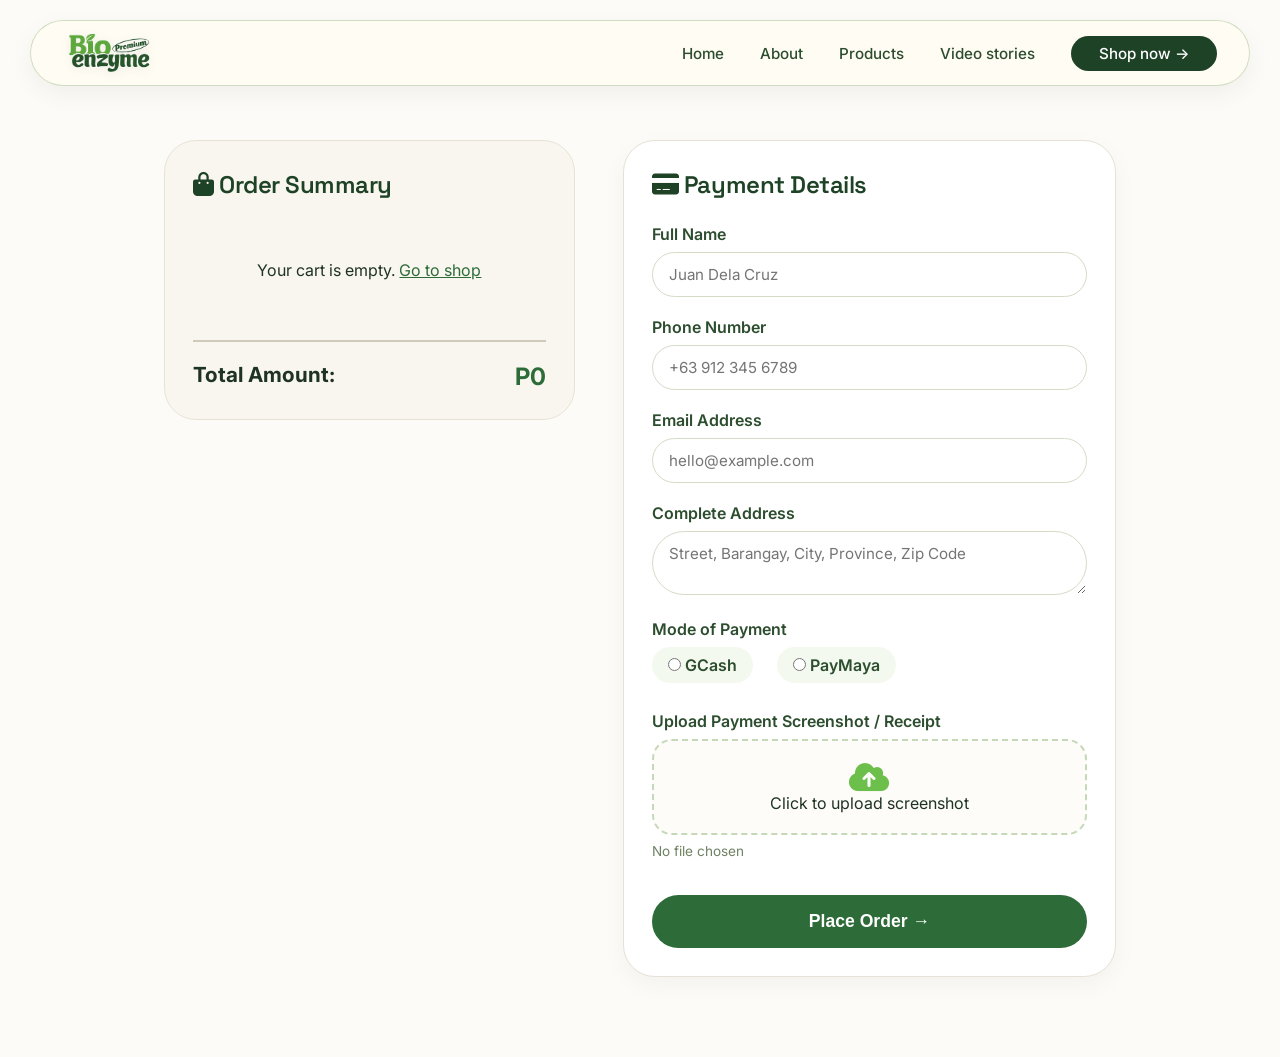
==== checkout.html @ 18337e94 "Add files via upload" ====
<!DOCTYPE html>
<html lang="en">
<head>
  <meta charset="UTF-8">
  <meta name="viewport" content="width=device-width, initial-scale=1.0, viewport-fit=cover">
  <title>Bio Enzyme | Checkout — Complete Your Order</title>
  <link href="https://fonts.googleapis.com/css2?family=Inter:opsz,wght@14..32,300;14..32,400;14..32,500;14..32,600;14..32,700;14..32,800&family=Space+Grotesk:wght@400;500;600;700&display=swap" rel="stylesheet">
  <link rel="stylesheet" href="https://cdnjs.cloudflare.com/ajax/libs/font-awesome/6.0.0-beta3/css/all.min.css">
  <link rel="stylesheet" href="style.css">
  <style>
    /* Checkout page specific styles */
    .checkout-container {
      max-width: 1000px;
      margin: 0 auto;
      padding: 140px 24px 80px;
    }
    .checkout-grid {
      display: grid;
      grid-template-columns: 1fr 1.2fr;
      gap: 48px;
    }
    .order-summary {
      background: #F9F6EF;
      border-radius: 32px;
      padding: 28px;
      border: 1px solid #E6E2D6;
      position: sticky;
      top: 120px;
      height: fit-content;
    }
    .order-summary h3 {
      font-size: 1.5rem;
      margin-bottom: 20px;
      color: #1E4226;
    }
    .checkout-items {
      max-height: 400px;
      overflow-y: auto;
      margin-bottom: 20px;
    }
    .checkout-item {
      display: flex;
      justify-content: space-between;
      padding: 12px 0;
      border-bottom: 1px solid #E0D8CA;
    }
    .checkout-total {
      font-size: 1.3rem;
      font-weight: 700;
      margin-top: 20px;
      padding-top: 20px;
      border-top: 2px solid #D0C8B8;
      display: flex;
      justify-content: space-between;
    }
    .payment-form {
      background: white;
      border-radius: 32px;
      padding: 28px;
      border: 1px solid #E6E2D6;
      box-shadow: 0 8px 24px rgba(0,0,0,0.04);
    }
    .payment-form h3 {
      font-size: 1.5rem;
      margin-bottom: 24px;
      color: #1E4226;
    }
    .form-group {
      margin-bottom: 20px;
    }
    .form-group label {
      display: block;
      font-weight: 600;
      margin-bottom: 8px;
      color: #2C4D2E;
    }
    .form-group input, .form-group select, .form-group textarea {
      width: 100%;
      padding: 12px 16px;
      border: 1px solid #D4DCC8;
      border-radius: 60px;
      font-family: 'Inter', sans-serif;
      font-size: 0.95rem;
      transition: all 0.2s;
      background: #FFFFFF;
    }
    .form-group input:focus, .form-group select:focus {
      outline: none;
      border-color: #6BBF4A;
      box-shadow: 0 0 0 3px rgba(107, 191, 74, 0.1);
    }
    .radio-group {
      display: flex;
      gap: 24px;
      margin-top: 8px;
      flex-wrap: wrap;
    }
    .radio-option {
      display: flex;
      align-items: center;
      gap: 8px;
      cursor: pointer;
      padding: 8px 16px;
      background: #F4F9EF;
      border-radius: 60px;
      transition: all 0.2s;
    }
    .radio-option:hover {
      background: #E5F5DD;
    }
    .radio-option input {
      width: auto;
      margin: 0;
    }
    .qr-link {
      color: #2D6B38;
      font-size: 0.85rem;
      margin-top: 8px;
      display: inline-block;
      cursor: pointer;
      text-decoration: underline;
    }
    .file-upload {
      border: 2px dashed #C5D9B8;
      border-radius: 20px;
      padding: 20px;
      text-align: center;
      cursor: pointer;
      transition: all 0.2s;
      background: #FEFCF8;
    }
    .file-upload:hover {
      border-color: #6BBF4A;
      background: #F9FDF5;
    }
    .file-upload input {
      display: none;
    }
    .file-name {
      font-size: 0.85rem;
      color: #6E8263;
      margin-top: 8px;
    }
    .submit-order {
      width: 100%;
      background: #2D6B38;
      color: white;
      border: none;
      padding: 16px;
      border-radius: 60px;
      font-weight: 700;
      font-size: 1.1rem;
      cursor: pointer;
      transition: all 0.2s;
      margin-top: 16px;
    }
    .submit-order:hover {
      background: #3E7A4A;
      transform: translateY(-2px);
    }
    /* QR Modal */
    .qr-modal {
      position: fixed;
      top: 0;
      left: 0;
      width: 100%;
      height: 100%;
      background: rgba(30, 51, 35, 0.7);
      backdrop-filter: blur(8px);
      z-index: 4000;
      display: flex;
      align-items: center;
      justify-content: center;
      opacity: 0;
      visibility: hidden;
      transition: all 0.3s;
    }
    .qr-modal.active {
      opacity: 1;
      visibility: visible;
    }
    .qr-modal-content {
      background: white;
      border-radius: 48px;
      max-width: 400px;
      width: 90%;
      text-align: center;
      padding: 32px;
      transform: scale(0.9);
      transition: transform 0.3s;
    }
    .qr-modal.active .qr-modal-content {
      transform: scale(1);
    }
    .qr-modal-content img {
      width: 250px;
      height: 250px;
      object-fit: contain;
      margin: 20px 0;
    }
    .close-qr {
      background: #1E4226;
      color: white;
      border: none;
      padding: 10px 24px;
      border-radius: 40px;
      cursor: pointer;
      margin-top: 16px;
    }
    @media (max-width: 800px) {
      .checkout-grid {
        grid-template-columns: 1fr;
        gap: 32px;
      }
      .order-summary {
        position: relative;
        top: 0;
      }
      .checkout-container {
        padding: 120px 20px 60px;
      }
    }
  </style>
</head>
<body>

<header>
  <div class="nav-flex">
    <div class="logo-png">
      <a href="index.html"><img src="bio-logo.png" alt="Bio Enzyme Logo"></a>
    </div>
    <div class="nav-links">
      <a href="index.html">Home</a>
      <a href="index.html#about">About</a>
      <a href="index.html#products">Products</a>
      <a href="index.html#testimonials">Video stories</a>
      <a href="shop.html" class="btn-shop">Shop now →</a>
    </div>
    <div class="hamburger" id="hamburger">
      <span></span>
      <span></span>
      <span></span>
    </div>
  </div>
</header>

<div class="mobile-menu" id="mobileMenu">
  <div class="close-menu" id="closeMenu">&times;</div>
  <a href="index.html">Home</a>
  <a href="index.html#about">About</a>
  <a href="index.html#products">Products</a>
  <a href="index.html#testimonials">Video stories</a>
  <a href="shop.html" class="btn-shop-mobile">Shop now →</a>
</div>

<main>
  <div class="checkout-container">
    <div class="checkout-grid">
      <!-- Order Summary -->
      <div class="order-summary">
        <h3><i class="fas fa-shopping-bag"></i> Order Summary</h3>
        <div id="checkoutItemsList" class="checkout-items"></div>
        <div class="checkout-total">
          <span>Total Amount:</span>
          <span id="checkoutTotalPrice" style="font-size: 1.5rem; color: #2D6B38;">P0</span>
        </div>
      </div>

      <!-- Payment Form -->
      <div class="payment-form">
        <h3><i class="fas fa-credit-card"></i> Payment Details</h3>
        <form id="paymentForm">
          <div class="form-group">
            <label>Full Name</label>
            <input type="text" id="fullName" required placeholder="Juan Dela Cruz">
          </div>
          <div class="form-group">
            <label>Phone Number</label>
            <input type="tel" id="phoneNumber" required placeholder="+63 912 345 6789">
          </div>
          <div class="form-group">
            <label>Email Address</label>
            <input type="email" id="email" required placeholder="hello@example.com">
          </div>
          <div class="form-group">
            <label>Complete Address</label>
            <textarea id="address" rows="2" required placeholder="Street, Barangay, City, Province, Zip Code"></textarea>
          </div>
          <div class="form-group">
            <label>Mode of Payment</label>
            <div class="radio-group">
              <label class="radio-option">
                <input type="radio" name="paymentMethod" value="GCash" required> GCash
              </label>
              <label class="radio-option">
                <input type="radio" name="paymentMethod" value="PayMaya"> PayMaya
              </label>
            </div>
            <div id="qrLinkContainer" style="margin-top: 8px;"></div>
          </div>
          <div class="form-group">
            <label>Upload Payment Screenshot / Receipt</label>
            <div class="file-upload" id="fileUploadArea">
              <i class="fas fa-cloud-upload-alt" style="font-size: 2rem; color: #6BBF4A;"></i>
              <p>Click to upload screenshot</p>
              <input type="file" id="paymentScreenshot" accept="image/*">
            </div>
            <div class="file-name" id="fileNameDisplay">No file chosen</div>
          </div>
          <button type="submit" class="submit-order">Place Order →</button>
        </form>
      </div>
    </div>
  </div>
</main>

<!-- QR Code Modal -->
<div id="qrModal" class="qr-modal">
  <div class="qr-modal-content">
    <i class="fas fa-qrcode" style="font-size: 3rem; color: #2D6B38;"></i>
    <h3 id="qrTitle">GCash QR Code</h3>
    <img id="qrImage" src="" alt="QR Code">
    <p>Scan to pay using your GCash or PayMaya app</p>
    <button class="close-qr" id="closeQrBtn">Close</button>
  </div>
</div>

<script>
  // Load cart data
  let cart = JSON.parse(localStorage.getItem('bio_cart')) || [];
  
  function renderCheckoutSummary() {
    const container = document.getElementById('checkoutItemsList');
    const totalSpan = document.getElementById('checkoutTotalPrice');
    if (!container) return;
    
    if (cart.length === 0) {
      container.innerHTML = '<p style="text-align: center; padding: 40px;">Your cart is empty. <a href="shop.html" style="color: #2D6B38;">Go to shop</a></p>';
      if (totalSpan) totalSpan.innerText = 'P0';
      return;
    }
    
    let html = '';
    let total = 0;
    cart.forEach(item => {
      const itemTotal = item.price * item.quantity;
      total += itemTotal;
      html += `
        <div class="checkout-item">
          <div><strong>${item.name}</strong> x ${item.quantity}</div>
          <div>$${itemTotal}</div>
        </div>
      `;
    });
    container.innerHTML = html;
    if (totalSpan) totalSpan.innerText = `$${total}`;
  }
  
  renderCheckoutSummary();
  
  // QR Code data (placeholder images)
  const qrCodes = {
    GCash: "https://placehold.co/400x400/2D6B38/white?text=GCash+QR+Code%0A09123456789",
    PayMaya: "https://placehold.co/400x400/0054A6/white?text=PayMaya+QR+Code%0A09123456789"
  };
  
  const qrModal = document.getElementById('qrModal');
  const qrImage = document.getElementById('qrImage');
  const qrTitle = document.getElementById('qrTitle');
  const closeQrBtn = document.getElementById('closeQrBtn');
  const qrLinkContainer = document.getElementById('qrLinkContainer');
  
  function showQrModal(method) {
    if (method === 'GCash') {
      qrImage.src = qrCodes.GCash;
      qrTitle.innerText = 'GCash QR Code';
    } else if (method === 'PayMaya') {
      qrImage.src = qrCodes.PayMaya;
      qrTitle.innerText = 'PayMaya QR Code';
    }
    qrModal.classList.add('active');
    document.body.style.overflow = 'hidden';
  }
  
  function closeQrModal() {
    qrModal.classList.remove('active');
    document.body.style.overflow = '';
  }
  
  closeQrBtn.addEventListener('click', closeQrModal);
  qrModal.addEventListener('click', (e) => {
    if (e.target === qrModal) closeQrModal();
  });
  
  const radioButtons = document.querySelectorAll('input[name="paymentMethod"]');
  function updateQrLink() {
    const selected = document.querySelector('input[name="paymentMethod"]:checked');
    if (selected) {
      const method = selected.value;
      qrLinkContainer.innerHTML = `<span class="qr-link" id="showQrLink"><i class="fas fa-qrcode"></i> Click here to view ${method} QR Code</span>`;
      const link = document.getElementById('showQrLink');
      if (link) {
        link.addEventListener('click', () => showQrModal(method));
      }
    } else {
      qrLinkContainer.innerHTML = '';
    }
  }
  
  radioButtons.forEach(radio => {
    radio.addEventListener('change', updateQrLink);
  });
  
  // File upload handling
  const fileInput = document.getElementById('paymentScreenshot');
  const fileNameDisplay = document.getElementById('fileNameDisplay');
  const fileUploadArea = document.getElementById('fileUploadArea');
  
  fileUploadArea.addEventListener('click', () => fileInput.click());
  fileInput.addEventListener('change', (e) => {
    if (e.target.files.length > 0) {
      fileNameDisplay.innerText = e.target.files[0].name;
    } else {
      fileNameDisplay.innerText = 'No file chosen';
    }
  });
  
  // Form submission
  const paymentForm = document.getElementById('paymentForm');
  paymentForm.addEventListener('submit', (e) => {
    e.preventDefault();
    
    if (cart.length === 0) {
      alert('Your cart is empty. Please add items before checkout.');
      return;
    }
    
    const fullName = document.getElementById('fullName').value.trim();
    const phone = document.getElementById('phoneNumber').value.trim();
    const email = document.getElementById('email').value.trim();
    const address = document.getElementById('address').value.trim();
    const paymentMethod = document.querySelector('input[name="paymentMethod"]:checked');
    const screenshot = fileInput.files[0];
    
    if (!fullName || !phone || !email || !address) {
      alert('Please fill in all fields.');
      return;
    }
    if (!paymentMethod) {
      alert('Please select a payment method.');
      return;
    }
    if (!screenshot) {
      alert('Please upload a screenshot of your payment.');
      return;
    }
    
    const total = cart.reduce((sum, i) => sum + (i.price * i.quantity), 0);
    
    // Create order object
    const order = {
      orderId: 'ORD-' + Date.now(),
      date: new Date().toLocaleString(),
      customer: { fullName, phone, email, address },
      paymentMethod: paymentMethod.value,
      items: cart.map(item => ({ name: item.name, quantity: item.quantity, price: item.price, total: item.price * item.quantity })),
      totalAmount: total,
      screenshotName: screenshot.name
    };
    
    // Save order to localStorage
    const orders = JSON.parse(localStorage.getItem('bio_orders')) || [];
    orders.push(order);
    localStorage.setItem('bio_orders', JSON.stringify(orders));
    
    // Clear cart
    localStorage.removeItem('bio_cart');
    
    alert(`Order placed successfully!\nOrder ID: ${order.orderId}\nTotal: $${total}\nWe will process your order within 24 hours.\nA confirmation email will be sent to ${email}`);
    
    // Redirect to home
    window.location.href = 'index.html';
  });
  
  // Mobile menu
  const hamburger = document.getElementById('hamburger');
  const mobileMenu = document.getElementById('mobileMenu');
  const closeMenu = document.getElementById('closeMenu');
  
  hamburger.addEventListener('click', () => {
    mobileMenu.classList.add('active');
    document.body.style.overflow = 'hidden';
  });
  closeMenu.addEventListener('click', () => {
    mobileMenu.classList.remove('active');
    document.body.style.overflow = '';
  });
  document.querySelectorAll('.mobile-menu a').forEach(link => {
    link.addEventListener('click', () => {
      mobileMenu.classList.remove('active');
      document.body.style.overflow = '';
    });
  });
  
  window.addEventListener('scroll', () => {
    const header = document.querySelector('header');
    if (window.scrollY > 30) {
      header.style.background = 'rgba(255, 252, 242, 0.95)';
    } else {
      header.style.background = 'rgba(255, 252, 242, 0.85)';
    }
  });
</script>
</body>
</html>
---- style.css ----
/* style.css - Unified styles for Bio Enzyme website */
* {
  margin: 0;
  padding: 0;
  box-sizing: border-box;
}

body {
  background-color: #FDFBF7;
  font-family: 'Inter', sans-serif;
  color: #1E3323;
  overflow-x: hidden;
}

h1, h2, h3, .logo-font {
  font-family: 'Space Grotesk', sans-serif;
  font-weight: 600;
  letter-spacing: -0.02em;
}

.container {
  max-width: 1400px;
  margin: 0 auto;
  padding: 0 48px;
}

html {
  scroll-behavior: smooth;
}

/* Custom Cursor */
.custom-cursor {
  width: 28px;
  height: 28px;
  background: rgba(80, 140, 70, 0.25);
  border-radius: 50%;
  position: fixed;
  pointer-events: none;
  z-index: 9999;
  backdrop-filter: blur(6px);
  border: 1.5px solid rgba(100, 180, 80, 0.6);
  transition: transform 0.08s linear;
}

/* Header */
header {
  position: fixed;
  top: 20px;
  left: 50%;
  transform: translateX(-50%);
  width: calc(100% - 60px);
  max-width: 1360px;
  z-index: 1000;
  background: rgba(255, 252, 242, 0.85);
  backdrop-filter: blur(12px);
  border-radius: 100px;
  border: 1px solid rgba(100, 150, 80, 0.3);
  box-shadow: 0 8px 24px rgba(0, 0, 0, 0.05);
  transition: all 0.3s;
}

.nav-flex {
  display: flex;
  align-items: center;
  justify-content: space-between;
  padding: 10px 32px;
}

.logo-png {
  display: flex;
  align-items: center;
}

.logo-png img {
  height: 44px;
  width: auto;
  display: block;
  filter: drop-shadow(0 2px 4px rgba(0, 0, 0, 0.05));
  transition: transform 0.2s ease;
}

.logo-png img:hover {
  transform: scale(1.02);
}

.nav-links {
  display: flex;
  gap: 36px;
  align-items: center;
}

.nav-links a {
  text-decoration: none;
  font-weight: 500;
  color: #2C4D2E;
  transition: 0.2s;
  font-size: 0.95rem;
  position: relative;
}

.nav-links a::after {
  content: '';
  position: absolute;
  bottom: -6px;
  left: 0;
  width: 0;
  height: 2px;
  background: #6BBF4A;
  transition: width 0.3s ease;
}

.nav-links a:hover::after,
.nav-links a.active::after {
  width: 100%;
}

.btn-shop {
  background: #1E4226;
  color: white !important;
  padding: 8px 28px;
  border-radius: 60px;
  font-weight: 600;
  transition: all 0.2s;
}

.btn-shop:hover {
  background: #3E7A4A;
  transform: scale(1.02);
  box-shadow: 0 6px 14px rgba(30, 66, 38, 0.2);
}

/* Floating Cart FAB */
.cart-fab {
  position: fixed;
  bottom: 28px;
  right: 28px;
  width: 60px;
  height: 60px;
  background: #2D6B38;
  border-radius: 50%;
  display: flex;
  align-items: center;
  justify-content: center;
  cursor: pointer;
  z-index: 1100;
  box-shadow: 0 6px 16px rgba(0, 0, 0, 0.2);
  transition: all 0.3s cubic-bezier(0.2, 0.9, 0.4, 1.1);
  border: 2px solid rgba(255, 255, 245, 0.4);
  color: white;
  font-size: 1.6rem;
}

.cart-fab:hover {
  transform: scale(1.08);
  background: #3E7A4A;
  box-shadow: 0 12px 24px rgba(45, 107, 56, 0.35);
}

.cart-fab-badge {
  position: absolute;
  top: -6px;
  right: -6px;
  background: #E05A3A;
  color: white;
  font-size: 0.7rem;
  font-weight: 700;
  min-width: 22px;
  height: 22px;
  border-radius: 40px;
  display: flex;
  align-items: center;
  justify-content: center;
  padding: 0 6px;
  font-family: 'Inter', sans-serif;
  box-shadow: 0 2px 6px rgba(0, 0, 0, 0.2);
  transition: transform 0.2s cubic-bezier(0.34, 1.2, 0.64, 1);
}

.cart-fab-badge.pulse {
  transform: scale(1.25);
}

/* Hamburger Menu */
.hamburger {
  display: none;
  flex-direction: column;
  cursor: pointer;
  gap: 6px;
  z-index: 1001;
}

.hamburger span {
  width: 28px;
  height: 2px;
  background: #2C4D2E;
  transition: all 0.3s ease;
  border-radius: 2px;
}

.mobile-menu {
  position: fixed;
  top: 0;
  left: 0;
  width: 100%;
  height: 100vh;
  background: rgba(255, 252, 242, 0.98);
  backdrop-filter: blur(24px);
  z-index: 2000;
  display: flex;
  flex-direction: column;
  justify-content: center;
  align-items: center;
  gap: 32px;
  transform: translateY(-100%);
  transition: transform 0.4s cubic-bezier(0.2, 0.9, 0.4, 1.1);
}

.mobile-menu.active {
  transform: translateY(0);
}

.mobile-menu a {
  text-decoration: none;
  font-size: 1.8rem;
  font-weight: 600;
  color: #2C4D2E;
  padding: 12px 0;
  transition: 0.2s;
  font-family: 'Space Grotesk', sans-serif;
}

.mobile-menu a:hover {
  color: #5DA05A;
  transform: scale(1.05);
}

.mobile-menu .btn-shop-mobile {
  background: #1E4226;
  color: white;
  padding: 14px 40px;
  border-radius: 60px;
  font-size: 1.2rem;
  margin-top: 16px;
}

.close-menu {
  position: absolute;
  top: 32px;
  right: 32px;
  font-size: 40px;
  cursor: pointer;
  color: #2C4D2E;
  font-weight: 300;
}

/* Hero Section */
.hero {
  min-height: 100vh;
  display: flex;
  align-items: center;
  padding: 140px 0 80px;
  position: relative;
  overflow: hidden;
}

.hero-gradient-bg {
  position: absolute;
  top: 0;
  left: 0;
  width: 100%;
  height: 100%;
  background: radial-gradient(circle at 30% 40%, rgba(120, 180, 90, 0.15), rgba(200, 220, 160, 0.08), transparent 70%);
  pointer-events: none;
  z-index: 0;
}

.hero-bg-wave {
  position: absolute;
  bottom: 0;
  left: 0;
  width: 100%;
  height: 40%;
  background: radial-gradient(ellipse at 20% 80%, rgba(170, 220, 120, 0.2), transparent);
  pointer-events: none;
}

.hero-grid {
  display: flex;
  flex-wrap: wrap;
  align-items: center;
  gap: 50px;
  position: relative;
  z-index: 2;
}

.hero-content {
  flex: 1;
  position: relative;
  z-index: 10;
  transition: all 0.5s cubic-bezier(0.2, 0.9, 0.4, 1.1);
}

.badge-fresh {
  background: #E5F5DD;
  display: inline-flex;
  align-items: center;
  gap: 8px;
  padding: 6px 20px;
  border-radius: 60px;
  font-size: 0.8rem;
  font-weight: 700;
  color: #367A46;
  margin-bottom: 24px;
  border: 1px solid #B8DCAA;
}

.hero-content h1 {
  font-size: 4.2rem;
  line-height: 1.1;
  margin-bottom: 24px;
}

.hero-content .highlight {
  color: #4B8C3F;
  border-bottom: 3px solid #B9E0A4;
}

.hero-content p {
  font-size: 1.15rem;
  line-height: 1.5;
  color: #4F6148;
  margin-bottom: 36px;
  max-width: 90%;
}

.hero-buttons {
  display: flex;
  gap: 18px;
  flex-wrap: wrap;
  margin-bottom: 48px;
}

.btn-primary {
  background: #2D6B38;
  border: none;
  padding: 14px 34px;
  border-radius: 60px;
  font-weight: 600;
  color: white;
  font-size: 1rem;
  cursor: pointer;
  transition: 0.2s;
  box-shadow: 0 6px 12px rgba(45, 107, 56, 0.2);
}

.btn-primary:hover {
  background: #438F51;
  transform: translateY(-3px);
}

.btn-outline {
  background: transparent;
  border: 1.5px solid #9CCC8A;
  padding: 14px 34px;
  border-radius: 60px;
  font-weight: 600;
  color: #2C6037;
  transition: 0.2s;
  cursor: pointer;
}

.hero-stats {
  display: flex;
  gap: 40px;
}

.stat h3 {
  font-size: 1.8rem;
  font-weight: 700;
}

.hero-visual {
  flex: 1;
  position: relative;
  display: flex;
  justify-content: center;
  align-items: center;
  min-height: 540px;
  perspective: 900px;
  z-index: 5;
  transition: all 0.5s cubic-bezier(0.2, 0.9, 0.4, 1.1);
}

.image-stack {
  position: relative;
  width: 100%;
  max-width: 620px;
  height: 500px;
  margin: 0 auto;
  transition: all 0.5s cubic-bezier(0.2, 0.9, 0.4, 1.2);
}

.stack-img {
  position: absolute;
  transition: all 0.5s cubic-bezier(0.2, 0.9, 0.4, 1.2);
  object-fit: cover;
  will-change: transform, opacity;
  /*border-radius: 32px;
  box-shadow: 0 20px 35px -10px rgba(0, 0, 0, 0.15);*/
}

.stack-img-back {
  width: 120%;
  left: 7%;
  top: 8%;
  z-index: 1;
  opacity: 0.75;
  filter: brightness(0.96);
  transform: scale(0.92);
}

.stack-img-left {
  width: 38%;
  left: 2%;
  bottom: 8%;
  z-index: 3;
  top: auto;
}

.stack-img-center {
  width: 50%;
  left: 28%;
  bottom: 2%;
  z-index: 4;
  top: auto;
}

.stack-img-right {
  width: 38%;
  right: 2%;
  bottom: 20%;
  z-index: 2;
  top: auto;
}

.image-stack:hover .stack-img {
  filter: brightness(1.02) saturate(1.04);
  transition: 0.3s;
}

/* General Section */
.section {
  padding: 100px 0;
}

.section-title {
  font-size: 2.8rem;
  text-align: center;
  margin-bottom: 16px;
}

.section-sub {
  text-align: center;
  font-size: 1.05rem;
  color: #6E8263;
  margin-bottom: 60px;
}

/* About Us */
.about-grid {
  display: flex;
  flex-wrap: wrap;
  gap: 50px;
  align-items: center;
  background: #F9F6EF;
  border-radius: 56px;
  padding: 48px 48px;
  margin-top: 20px;
  border: 1px solid #E6E2D6;
}

.about-content {
  flex: 1.2;
}

.about-content h3 {
  font-size: 1.8rem;
  margin-bottom: 20px;
  color: #2C552D;
  font-weight: 600;
  letter-spacing: -0.02em;
}

.about-lead {
  font-size: 1.1rem;
  font-weight: 500;
  color: #3D5A3B;
  border-left: 3px solid #7FBC5C;
  padding-left: 20px;
  margin: 20px 0;
}

.about-content p {
  margin-bottom: 16px;
  line-height: 1.6;
  color: #4A5F44;
  font-size: 0.98rem;
}

.about-stats-inline {
  display: flex;
  gap: 24px;
  margin-top: 24px;
  flex-wrap: wrap;
}

.about-stat-item {
  background: white;
  border-radius: 80px;
  padding: 6px 22px;
  font-size: 0.85rem;
  font-weight: 600;
  color: #2B5A2E;
  border: 1px solid #DBE6D2;
}

.about-visual {
  flex: 0.9;
  display: flex;
  justify-content: center;
}

.about-visual img {
  width: 100%;
  max-width: 320px;
  border-radius: 40px;
  box-shadow: 0 20px 30px -12px rgba(40, 70, 30, 0.2);
  transition: transform 0.3s ease;
  border: 1px solid #E9E2D4;
}

.about-visual img:hover {
  transform: scale(1.02);
}

/* Products Grid (Homepage) */
.products-grid {
  display: grid;
  grid-template-columns: repeat(auto-fit, minmax(280px, 1fr));
  gap: 40px;
}

.product-card {
  background: white;
  border-radius: 40px;
  padding: 0 0 28px 0;
  transition: all 0.4s cubic-bezier(0.2, 0.9, 0.4, 1.1);
  border: 1px solid #F0E9DE;
  box-shadow: 0 8px 20px rgba(0, 0, 0, 0.02);
  text-align: center;
  overflow: hidden;
  display: flex;
  flex-direction: column;
}

.product-card:hover {
  transform: translateY(-15px) scale(1.02);
  border-color: #C7E3B6;
  box-shadow: 0 40px 50px -25px rgba(60, 110, 50, 0.3);
}

.product-img {
  width: 100%;
  height: 260px;
  object-fit: cover;
  transition: transform 0.5s ease;
}

.product-card:hover .product-img {
  transform: scale(1.05);
}

.product-card h3 {
  margin: 24px 0 8px;
  padding: 0 16px;
}

.product-card p {
  padding: 0 20px;
  flex-grow: 1;
}

.price {
  font-size: 28px;
  font-weight: 700;
  color: #317A3F;
  margin: 16px 0;
}

.product-card .btn-outline {
  margin: 0 auto 20px auto;
  display: inline-block;
  width: auto;
  min-width: 160px;
}

/* Video Section */
.video-section {
  background: linear-gradient(145deg, #F4F9EF, #FDF9F2);
  border-radius: 64px;
  margin: 20px 20px;
  padding: 70px 0;
}

.video-grid {
  display: flex;
  flex-wrap: wrap;
  gap: 32px;
  justify-content: center;
}

.video-card {
  width: 340px;
  background: rgba(255, 255, 245, 0.9);
  backdrop-filter: blur(4px);
  border-radius: 36px;
  overflow: hidden;
  transition: all 0.35s ease;
  border: 1px solid #E2EAD9;
}

.video-card:hover {
  transform: translateY(-10px) scale(1.02);
  border-color: #B9DBA5;
}

.video-wrapper {
  position: relative;
  width: 100%;
  padding-bottom: 56.25%;
  background: #CAE0BC;
}

.video-wrapper iframe {
  position: absolute;
  top: 0;
  left: 0;
  width: 100%;
  height: 100%;
  border: 0;
}

.testimonial-info {
  padding: 20px;
}

.stars {
  color: #F5B642;
  margin: 8px 0;
}

/* CTA Modern */
.cta-modern {
  background: #1E4226;
  border-radius: 64px;
  padding: 64px 40px;
  text-align: center;
  color: white;
  transition: transform 0.3s;
}

/* Shop Hero */
.shop-hero {
  padding-top: 140px;
  padding-bottom: 60px;
  text-align: center;
  background: linear-gradient(135deg, #F4F9EF 0%, #FDF9F2 100%);
}

.shop-hero h1 {
  font-size: 3.5rem;
  margin-bottom: 16px;
}

.shop-hero p {
  font-size: 1.1rem;
  color: #5A6E52;
  max-width: 600px;
  margin: 0 auto;
}

/* Filter Bar */
.filter-bar {
  display: flex;
  justify-content: center;
  gap: 12px;
  flex-wrap: wrap;
  margin: 40px 0 30px;
}

.filter-btn {
  background: transparent;
  border: 1px solid #C5D9B8;
  padding: 8px 24px;
  border-radius: 40px;
  font-weight: 500;
  color: #2C6037;
  cursor: pointer;
  transition: all 0.2s;
}

.filter-btn.active,
.filter-btn:hover {
  background: #2D6B38;
  color: white;
  border-color: #2D6B38;
}

/* Products Grid (Shop Page) */
.shop-products {
  padding: 20px 0 80px;
}

.products-grid-shop {
  display: grid;
  grid-template-columns: repeat(auto-fill, minmax(280px, 1fr));
  gap: 40px;
  margin-bottom: 60px;
}

.product-card-shop {
  background: white;
  border-radius: 32px;
  padding: 0 0 24px 0;
  transition: all 0.3s ease;
  border: 1px solid #F0E9DE;
  box-shadow: 0 8px 20px rgba(0, 0, 0, 0.02);
  text-align: center;
  overflow: hidden;
}

.product-card-shop:hover {
  transform: translateY(-8px);
  border-color: #C7E3B6;
  box-shadow: 0 25px 35px -15px rgba(60, 110, 50, 0.2);
}

.product-img-shop {
  width: 100%;
  height: 280px;
  object-fit: cover;
  transition: transform 0.4s ease;
}

.product-card-shop:hover .product-img-shop {
  transform: scale(1.03);
}

.product-card-shop h3 {
  margin: 20px 0 6px;
  font-size: 1.3rem;
}

.product-desc {
  padding: 0 16px;
  font-size: 0.9rem;
  color: #6C8062;
  margin-bottom: 12px;
}

.price-shop {
  font-size: 26px;
  font-weight: 700;
  color: #317A3F;
  margin: 8px 0;
}

.add-to-cart {
  background: #1E4226;
  color: white;
  border: none;
  padding: 12px 28px;
  border-radius: 40px;
  font-weight: 600;
  margin: 12px auto 16px;
  display: inline-block;
  cursor: pointer;
  transition: all 0.2s;
}

.add-to-cart:hover {
  background: #3E7A4A;
  transform: scale(1.02);
}

/* Cart Modal */
.cart-modal {
  position: fixed;
  top: 0;
  left: 0;
  width: 100%;
  height: 100%;
  background: rgba(30, 51, 35, 0.6);
  backdrop-filter: blur(6px);
  z-index: 3000;
  display: flex;
  align-items: center;
  justify-content: center;
  opacity: 0;
  visibility: hidden;
  transition: opacity 0.3s ease, visibility 0.3s ease;
}

.cart-modal.active {
  opacity: 1;
  visibility: visible;
}

.cart-modal-content {
  background: #FFFFFF;
  max-width: 520px;
  width: 90%;
  border-radius: 48px;
  box-shadow: 0 40px 60px rgba(0, 0, 0, 0.2);
  transform: translateY(30px) scale(0.96);
  transition: transform 0.35s cubic-bezier(0.2, 0.9, 0.4, 1.1);
  overflow: hidden;
}

.cart-modal.active .cart-modal-content {
  transform: translateY(0) scale(1);
}

.cart-header {
  background: #F4F9EF;
  padding: 24px 28px;
  display: flex;
  justify-content: space-between;
  align-items: center;
  border-bottom: 1px solid #E0EAD6;
}

.cart-header h2 {
  font-size: 1.6rem;
  font-weight: 600;
  color: #1E4226;
}

.close-cart {
  font-size: 28px;
  cursor: pointer;
  color: #6F8F66;
  transition: transform 0.2s;
}

.close-cart:hover {
  transform: rotate(90deg);
  color: #2C4D2E;
}

.cart-items-list {
  max-height: 420px;
  overflow-y: auto;
  padding: 12px 20px;
  background: #FEFCF8;
}

.cart-item {
  display: flex;
  align-items: center;
  justify-content: space-between;
  padding: 16px 0;
  border-bottom: 1px solid #EFE9DE;
}

.cart-item-info {
  flex: 2;
}

.cart-item-name {
  font-weight: 700;
  color: #2C4D2E;
  margin-bottom: 4px;
}

.cart-item-price {
  font-size: 0.85rem;
  color: #5A7C52;
}

.cart-item-quantity {
  display: flex;
  align-items: center;
  gap: 10px;
  background: #F0F4EA;
  padding: 4px 10px;
  border-radius: 40px;
}

.qty-btn {
  background: transparent;
  border: none;
  font-size: 1.2rem;
  font-weight: 600;
  width: 26px;
  cursor: pointer;
  color: #2C6037;
  transition: all 0.1s;
}

.qty-btn:hover {
  transform: scale(1.2);
  color: #1E4226;
}

.cart-item-qty {
  font-weight: 600;
  min-width: 24px;
  text-align: center;
}

.cart-item-total {
  font-weight: 700;
  color: #317A3F;
  min-width: 70px;
  text-align: right;
}

.remove-item {
  color: #C97E5A;
  margin-left: 12px;
  cursor: pointer;
  font-size: 1rem;
  transition: color 0.2s;
}

.remove-item:hover {
  color: #D9522E;
}

.cart-footer {
  background: white;
  padding: 20px 28px 28px;
  border-top: 1px solid #EFE9DE;
}

.cart-total-row {
  display: flex;
  justify-content: space-between;
  font-size: 1.3rem;
  font-weight: 700;
  margin-bottom: 24px;
  color: #1E3323;
}

.checkout-btn {
  width: 100%;
  background: #2D6B38;
  border: none;
  padding: 16px;
  border-radius: 60px;
  color: white;
  font-weight: 700;
  font-size: 1rem;
  cursor: pointer;
  transition: all 0.2s;
  box-shadow: 0 4px 8px rgba(0, 0, 0, 0.05);
}

.checkout-btn:hover {
  background: #3E7A4A;
  transform: translateY(-2px);
  box-shadow: 0 8px 20px rgba(45, 107, 56, 0.3);
}

.empty-cart-msg {
  text-align: center;
  padding: 48px 20px;
  color: #9AB391;
  font-weight: 500;
}

/* Circle Toggle Button (Mobile) */
.circle-toggle-btn {
  position: fixed;
  bottom: 100px;
  left: 50%;
  transform: translateX(-50%);
  width: 56px;
  height: 56px;
  background: #2D6B38;
  border-radius: 50%;
  display: flex;
  align-items: center;
  justify-content: center;
  cursor: pointer;
  z-index: 100;
  box-shadow: 0 4px 15px rgba(0, 0, 0, 0.2);
  transition: all 0.3s ease;
  border: 2px solid rgba(255, 255, 245, 0.5);
  color: white;
  font-size: 1.3rem;
  opacity: 0;
  visibility: hidden;
  pointer-events: none;
}

.circle-toggle-btn.visible {
  opacity: 1;
  visibility: visible;
  pointer-events: auto;
}

.circle-toggle-btn:hover {
  background: #438F51;
  transform: translateX(-50%) scale(1.05);
}

/* Footer */
footer {
  background: #1B2A1A;
  color: #CBE2C1;
  padding: 48px 0 32px;
  border-radius: 40px 40px 0 0;
  margin-top: 60px;
}

.footer-grid {
  display: flex;
  flex-wrap: wrap;
  justify-content: space-between;
  gap: 40px;
  margin-bottom: 40px;
}

.footer-col {
  flex: 1;
  min-width: 180px;
}

.footer-col h4 {
  font-size: 1.2rem;
  margin-bottom: 20px;
  color: #E0F0D0;
  font-weight: 600;
}

.footer-col p,
.footer-col a {
  color: #CBE2C1;
  text-decoration: none;
  line-height: 1.8;
  transition: color 0.2s;
}

.footer-col a:hover {
  color: #A8D89C;
}

.social-links {
  display: flex;
  gap: 18px;
  margin-top: 16px;
  flex-wrap: wrap;
}

.social-links a {
  display: inline-flex;
  align-items: center;
  justify-content: center;
  width: 40px;
  height: 40px;
  background: rgba(200, 220, 180, 0.15);
  border-radius: 50%;
  transition: all 0.2s;
  font-size: 1.2rem;
}

.social-links a:hover {
  background: #5A9E4E;
  transform: translateY(-3px);
  color: white;
}

.footer-bottom {
  text-align: center;
  padding-top: 30px;
  border-top: 1px solid #3A5A36;
  font-size: 0.8rem;
}

/* Responsive - Images disappear, text takes full space on toggle */
@media (max-width: 1000px) {
  .container {
    padding: 0 28px;
  }
  .hero-content h1 {
    font-size: 2.8rem;
  }
  .hero-content p {
    max-width: 100%;
  }
  .nav-links {
    display: none;
  }
  .hamburger {
    display: flex;
  }
  .cart-fab {
    bottom: 20px;
    right: 20px;
    width: 52px;
    height: 52px;
    font-size: 1.4rem;
  }
  .circle-toggle-btn {
    bottom: 90px;
  }
  .hero-grid {
    flex-direction: column;
    gap: 20px;
    padding-top: 20px;
    position: relative;
  }
  
  /* Hero visual - images container */
  .hero-visual {
    order: 1;
    width: 100%;
    transition: all 0.5s cubic-bezier(0.2, 0.9, 0.4, 1.1);
    overflow: hidden;
  }
  
  /* When in large mode (images visible) */
  .hero-visual.images-visible {
    max-height: 400px;
    opacity: 1;
    margin-bottom: 20px;
  }
  
  /* When in small mode (images hidden, text takes over) */
  .hero-visual.images-hidden {
    max-height: 0;
    opacity: 0;
    margin-bottom: 0;
    min-height: 0;
  }
  
  .image-stack {
    position: relative;
    width: 100%;
    height: 380px;
    max-width: 500px;
    margin: 0 auto;
    transition: all 0.5s cubic-bezier(0.2, 0.9, 0.4, 1.2);
  }
  
  .stack-img {
    border-radius: 24px !important;
   /* box-shadow: 0 15px 30px -8px rgba(0, 0, 0, 0.2) !important;
    transition: all 0.5s cubic-bezier(0.2, 0.9, 0.4, 1.2);*/
  }
  
  /* Image positioning when visible */
  .stack-img-back {
    width: 95% !important;
    left: 2.5% !important;
    top: 5% !important;
    opacity: 0.7;
  }
  .stack-img-left {
    width: 42% !important;
    left: 0% !important;
    bottom: 5% !important;
  }
  .stack-img-center {
    width: 48% !important;
    left: 26% !important;
    bottom: 0% !important;
  }
  .stack-img-right {
    width: 42% !important;
    right: 0% !important;
    bottom: 8% !important;
  }
  
  .hero-content {
    text-align: center;
    background: rgba(253, 251, 247, 0.95);
    backdrop-filter: blur(12px);
    border-radius: 40px;
    padding: 24px 20px;
    margin: 0;
    transition: all 0.5s cubic-bezier(0.2, 0.9, 0.4, 1.1);
    position: relative;
    z-index: 20;
    order: 2;
    width: 100%;
  }
  
  /* When images are hidden, hero content expands and moves up */
  .hero-content.text-full {
    margin-top: 0;
    transform: translateY(-20px);
    box-shadow: 0 20px 40px rgba(0, 0, 0, 0.1);
  }
  
  .hero-buttons, .hero-stats {
    justify-content: center;
  }
  .hero-stats {
    flex-wrap: wrap;
    gap: 24px;
  }
  .about-grid {
    flex-direction: column;
    padding: 36px 28px;
    text-align: center;
  }
  .about-lead {
    text-align: left;
  }
  .about-stats-inline {
    justify-content: center;
  }
  .footer-grid {
    flex-direction: column;
    text-align: center;
  }
  .social-links {
    justify-content: center;
  }
  .shop-hero h1 {
    font-size: 2.5rem;
  }
}

@media (max-width: 768px) {
  .hero-content h1 {
    font-size: 2.4rem;
  }
  .hero-visual.images-visible {
    max-height: 360px;
  }
  .image-stack {
    height: 340px;
    max-width: 420px;
  }
  .cart-fab {
    width: 48px;
    height: 48px;
    font-size: 1.3rem;
  }
}

@media (max-width: 600px) {
  .hero-content h1 {
    font-size: 2rem;
  }
  .hero-visual.images-visible {
    max-height: 320px;
  }
  .image-stack {
    height: 300px;
    max-width: 360px;
  }
  .cart-modal-content {
    width: 95%;
    border-radius: 32px;
  }
}
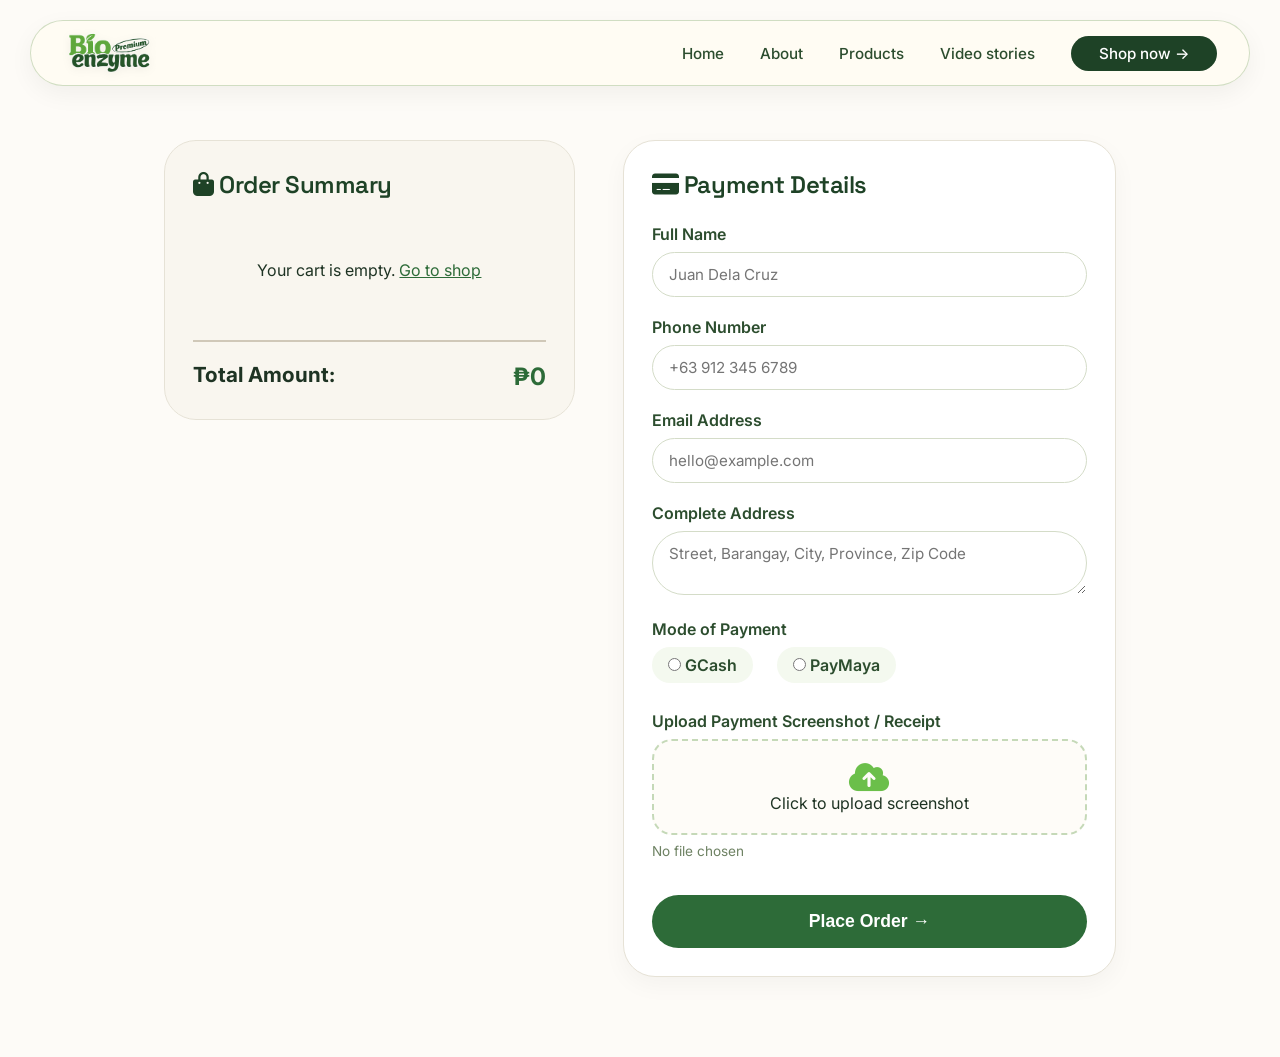
==== commit 05f9b5fb: "Add files via upload" ====
--- a/checkout.html
+++ b/checkout.html
@@ -336,7 +336,7 @@
     
     if (cart.length === 0) {
       container.innerHTML = '<p style="text-align: center; padding: 40px;">Your cart is empty. <a href="shop.html" style="color: #2D6B38;">Go to shop</a></p>';
-      if (totalSpan) totalSpan.innerText = 'P0';
+      if (totalSpan) totalSpan.innerText = '₱0';
       return;
     }
     
@@ -348,12 +348,12 @@
       html += `
         <div class="checkout-item">
           <div><strong>${item.name}</strong> x ${item.quantity}</div>
-          <div>$${itemTotal}</div>
+          <div>₱${itemTotal}</div>
         </div>
       `;
     });
     container.innerHTML = html;
-    if (totalSpan) totalSpan.innerText = `$${total}`;
+    if (totalSpan) totalSpan.innerText = `₱${total}`;
   }
   
   renderCheckoutSummary();
